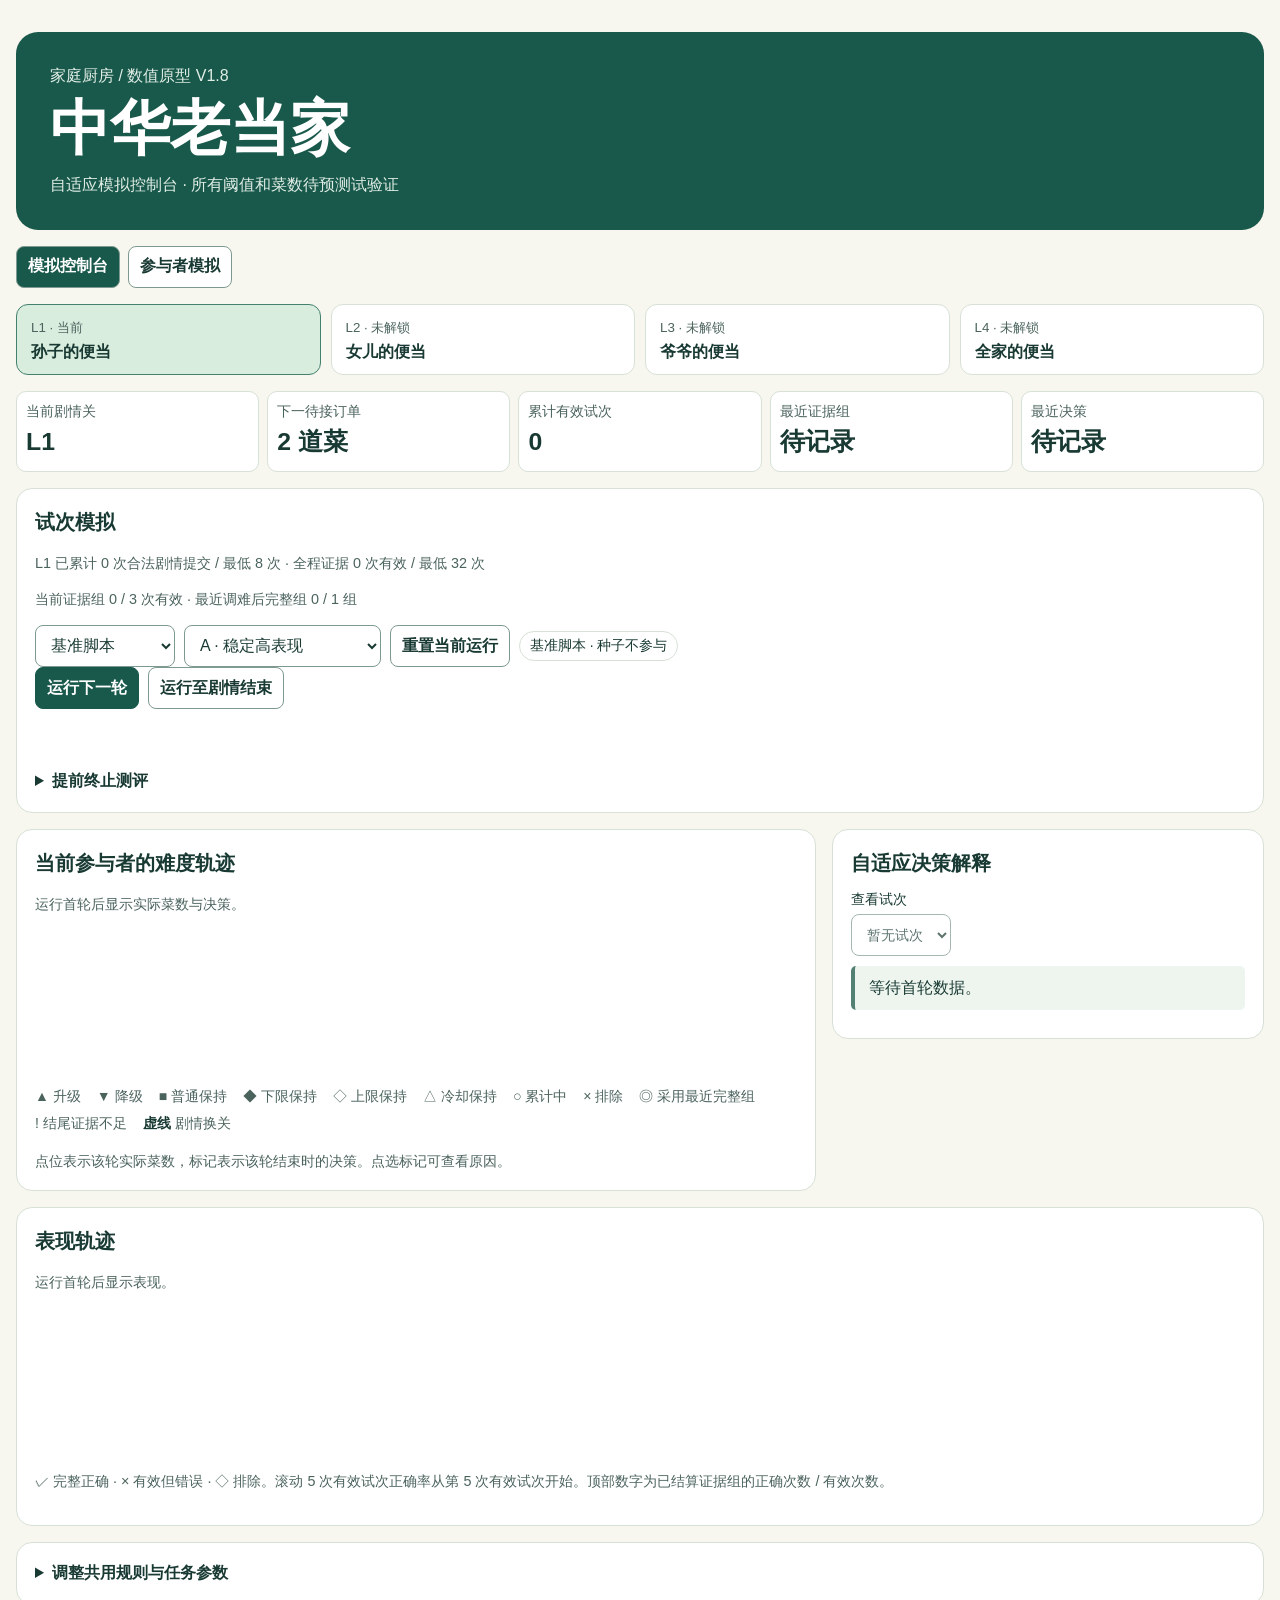
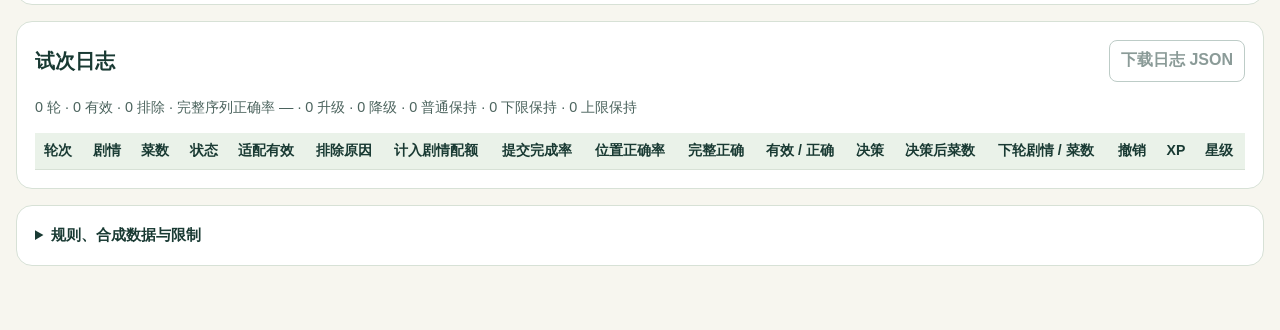
==== chinese-old-master-simulator-v18/index.html @ b727a85e "Separate V1.8 simulator and bento play links" ====
<!doctype html>
<html lang="zh-CN">
<head>
<meta charset="utf-8">
<meta name="viewport" content="width=device-width, initial-scale=1">
<title>中华老当家 自适应数值模拟器 V1.8</title>
<style>
:root{color-scheme:light;--ink:#193a33;--muted:#4b635d;--paper:#f7f6ef;--line:#d7e1d6;--green:#19594b;--rust:#a64e30}
*{box-sizing:border-box}body{margin:0;background:var(--paper);color:var(--ink);font:16px/1.55 "Microsoft YaHei","PingFang SC",sans-serif}
main{width:min(1250px,calc(100% - 32px));margin:auto;padding:32px 0 48px}
header{background:var(--green);border-radius:22px;padding:28px 34px;color:#fff;position:relative;overflow:hidden}
header p{margin:4px 0;color:#e1eee6}h1{font-family:SimSun,serif;font-size:clamp(2.25rem,6vw,3.75rem);line-height:1.12;margin:7px 0 10px}
h2{font-size:1.23rem;margin:0 0 10px}h3{margin:12px 0 6px}
.story{display:grid;grid-template-columns:repeat(4,1fr);gap:10px;margin:16px 0}
.chapter{border:1px solid var(--line);background:#fff;border-radius:12px;padding:10px 14px}.chapter strong{display:block}
.chapter[aria-current=step]{background:#d9eddf;border-color:#43806e}.chapter small{color:var(--muted)}
.layout{display:grid;grid-template-columns:minmax(0,1.6fr) minmax(330px,1fr);gap:16px;align-items:start}
.card{background:#fff;border:1px solid var(--line);border-radius:16px;padding:18px;margin-bottom:16px}
.toolbar,.flex{display:flex;align-items:center;gap:9px;flex-wrap:wrap}
button,select,input{font:inherit;color:inherit;border:1px solid #7e9a90;border-radius:8px;background:#fff;padding:7px 11px;min-height:42px}
button{cursor:pointer;font-weight:700}button:hover:not(:disabled){background:#e7f3e9}button.primary{background:var(--green);color:#fff;border-color:var(--green)}button.primary:hover:not(:disabled){background:#114336}
button:disabled{opacity:.5;cursor:default}button:focus-visible,select:focus-visible,input:focus-visible,summary:focus-visible{outline:3px solid #c67436;outline-offset:2px}
input[type=number]{width:100%;min-width:0}label{display:block;font-size:.9rem}label input,label select{display:block;margin-top:3px}
.fields{display:grid;grid-template-columns:repeat(2,minmax(0,1fr));gap:8px;margin:11px 0}
.levelfields{display:grid;grid-template-columns:repeat(3,minmax(0,1fr));gap:6px;align-items:center;margin:10px 0}
.state{display:grid;grid-template-columns:repeat(4,1fr);gap:8px;margin:16px 0}
.stat{background:#eef4ec;border-radius:10px;padding:9px;font-size:.82rem;color:var(--muted)}.stat b{display:block;font-size:1.32rem;color:var(--ink)}
.stage{border:1px solid #e3d2ba;background:#fcf4e7;border-radius:12px;padding:14px;margin-top:12px}
#stimulus{font-size:1.55rem;min-height:42px;color:#7b3a23;font-weight:700}.dish{margin:2px}
summary{cursor:pointer;font-weight:700}.muted{color:var(--muted);font-size:.9rem}.message{min-height:28px;color:#804222;font-weight:700}
.scroll{overflow:auto;max-height:410px}.log th{position:sticky;top:0;background:#eaf2e9}
table{border-collapse:collapse;width:100%;font-size:.88rem;white-space:nowrap}th,td{padding:7px 9px;border-bottom:1px solid var(--line);text-align:left}tbody tr:nth-child(even){background:#f6f9f5}
.loghead{display:flex;justify-content:space-between;align-items:center;gap:10px;flex-wrap:wrap}.loghead h2{margin:0}
details p{margin:.65em 0}.notes{font-size:.93rem}
@media(max-width:850px){.layout{grid-template-columns:1fr}.story{grid-template-columns:repeat(2,1fr)}}
@media(max-width:460px){header{padding:20px}.card{padding:13px}.state{grid-template-columns:repeat(2,1fr)}}
[hidden]{display:none!important}.tabs{display:flex;gap:8px;margin:16px 0}.tabs [aria-pressed=true]{background:var(--green);color:white}
.hero{display:grid;grid-template-columns:repeat(5,minmax(0,1fr));gap:8px;margin-bottom:16px}
.hero .stat{border:1px solid var(--line);background:white;font-size:.88rem;min-width:0}.hero .stat b{font-size:clamp(1rem,2.15vw,1.55rem)}
.analysis{display:grid;grid-template-columns:minmax(0,1.85fr) minmax(290px,1fr);gap:16px;align-items:start}
.chart{min-height:185px}.chart svg{display:block;width:100%;height:auto;max-height:360px}.chart text{font-family:inherit;fill:var(--muted);font-size:13px}
.legend{display:flex;flex-wrap:wrap;gap:6px 16px;color:var(--muted);font-size:.88rem;margin-top:8px}.legend b{color:var(--ink)}
.decision-box{border-left:4px solid #528173;background:#eef5ef;padding:10px 14px;border-radius:5px;margin:10px 0}.decision-box strong{font-size:1.15rem}
.decision-box dl{display:grid;grid-template-columns:auto 1fr;gap:6px 12px;margin:10px 0}.decision-box dt{color:var(--muted)}.decision-box dd{margin:0;overflow-wrap:anywhere}
.compact{margin-top:12px}.profile-grid{display:grid;grid-template-columns:repeat(2,minmax(0,1fr));gap:14px;margin-top:14px}.profile{border:1px solid var(--line);padding:14px;border-radius:12px}.profile h3{margin:0}
.profile .chart{min-height:0}.profile-settings{display:grid;grid-template-columns:repeat(4,minmax(0,1fr));gap:7px;margin:9px 0}.profile label{margin-bottom:5px}
.pill{display:inline-block;border:1px solid var(--line);border-radius:20px;padding:3px 10px;font-size:.86rem}.chart-help{margin-bottom:0}
@media(max-width:850px){.analysis,.profile-grid{grid-template-columns:1fr}.hero{grid-template-columns:repeat(3,1fr)}}
@media(max-width:460px){.hero{grid-template-columns:repeat(2,1fr)}}
</style>
</head>
<body>
<main>
<header><p>家庭厨房 / 数值原型 V1.8</p><h1>中华老当家</h1><p>自适应模拟控制台 · 所有阈值和菜数待预测试验证</p></header>
<section id="startupNotice" class="card" role="status" style="margin-top:16px">
<strong>模拟器尚未启动</strong>
<p>如果这条提示一直显示，请刷新页面，并确认浏览器允许此站点运行 JavaScript。</p>
</section>
<div id="interactiveApp" hidden>
<nav class="tabs" aria-label="模拟视图">
<button id="consoleTab" aria-pressed="true" aria-controls="consoleView">模拟控制台</button>
<button id="compareTab" aria-pressed="false" aria-controls="compareView">参与者模拟</button>
</nav>
<div id="consoleView">
<nav id="story" class="story" aria-label="剧情进度"></nav>
<div id="state" class="hero" aria-label="参与者表现概览"></div>
<section id="assessmentReport" class="card" aria-live="polite" hidden></section>
<section class="card">
<h2>试次模拟</h2>
<p id="quotaProgress" class="muted"></p>
<p id="evidenceProgress" class="muted"></p>
<div class="toolbar">
<select id="mode" aria-label="模拟模式"><option value="baseline">基准脚本</option><option value="probability">概率随机模拟</option><option value="manual">手动录入</option></select>
<select id="profile" aria-label="虚拟参与者"><option value="0">A · 稳定高表现</option><option value="1">B · 中等，高难度困难</option><option value="2">C · 低起点表现</option><option value="3">D · 波动表现</option></select>
<button id="reset">重置当前运行</button>
<button id="resume" class="primary" hidden>继续测验</button>
<span id="performanceLabel" class="pill" hidden></span>
</div>
<div id="probControls" class="toolbar" hidden><label>本次种子<input id="consoleSeed" type="number" min="0" max="4294967295" step="1" value="541"></label><button id="applySeed">应用种子并重跑</button><button id="editRates">编辑各菜数概率</button></div>
<div id="auto" class="toolbar"><button class="primary" id="single">运行下一轮</button><button id="all">运行至剧情结束</button></div>
<div id="manual" hidden>
<div class="fields">
<label>试次状态<select id="status"><option value="SUBMIT">独立提交</option><option value="HINT">有提示提交</option><option value="ABORT">中止</option><option value="TECH">设备或操作异常</option></select></label>
<label>撤销次数<input id="undos" type="number" min="0" step="1" value="0"></label>
<label>提交完成率 %<input id="items" type="number" min="0" max="100" step="any" placeholder="例如 100"></label>
<label>位置正确率 %<input id="hits" type="number" min="0" max="100" step="any" placeholder="例如 67"></label>
</div><p id="rateHelp" class="muted"></p><button id="record" class="primary">记录试次</button>
</div>
<p id="message" class="message" role="status"></p>
<details id="endControls"><summary>提前终止测评</summary><div class="toolbar">
<label>终止原因<select id="terminationReason"><option value="WITHDRAWAL">参与者退出</option><option value="TECHNICAL_ISSUE">设备故障</option><option value="OTHER">其他原因</option></select></label><button id="terminate">记录并结束</button>
</div></details>
</section>
<div class="analysis">
<section class="card"><h2>当前参与者的难度轨迹</h2>
<div id="trajectory" class="chart"></div>
<div class="legend"><span>▲ 升级</span><span>▼ 降级</span><span>■ 普通保持</span><span>◆ 下限保持</span><span>◇ 上限保持</span><span>△ 冷却保持</span><span>○ 累计中</span><span>× 排除</span><span>◎ 采用最近完整组</span><span>! 结尾证据不足</span><span><b>虚线</b> 剧情换关</span></div>
<p class="muted chart-help">点位表示该轮实际菜数，标记表示该轮结束时的决策。点选标记可查看原因。</p>
</section>
<section class="card"><h2>自适应决策解释</h2>
<label>查看试次<select id="decisionTrial" aria-label="查看试次"></select></label>
<div id="explanation" class="decision-box"></div>
</section>
</div>
<section class="card"><h2>表现轨迹</h2><div id="performanceChart" class="chart"></div><p class="muted">✓ 完整正确 · × 有效但错误 · ◇ 排除。滚动 5 次有效试次正确率从第 5 次有效试次开始。顶部数字为已结算证据组的正确次数 / 有效次数。</p></section>
<details class="card"><summary>调整共用规则与任务参数</summary><p class="muted">参数应用后，控制台从 L1 重新开始。所有数值均为暂定模拟假设。</p>
<form id="parameterForm"><div id="parameters" class="fields"></div><div id="levelFields" class="levelfields"></div>
<div class="toolbar"><button class="primary" type="submit">应用并重置</button><button id="restore" type="button">恢复默认值</button></div>
</form><p id="paramMessage" class="message" role="status"></p></details>
<section class="card">
<div class="loghead"><h2>试次日志</h2><button id="export">下载日志 JSON</button></div>
<p id="summary" class="muted"></p>
<div class="scroll" tabindex="0" aria-label="试次日志滚动区"><table class="log"><thead><tr>
<th>轮次</th><th>剧情</th><th>菜数</th><th>状态</th><th>适配有效</th><th>排除原因</th><th>计入剧情配额</th><th>提交完成率</th><th>位置正确率</th><th>完整正确</th><th>有效 / 正确</th><th>决策</th><th>决策后菜数</th><th>下轮剧情 / 菜数</th><th>撤销</th><th>XP</th><th>星级</th>
</tr></thead><tbody id="log"></tbody></table></div>
</section>
</div>
<section id="compareView" class="card" hidden>
<h2>当前模拟配置</h2>
<p class="muted">每张卡片单独选择基准脚本或概率模式。种子只对已启用概率模式的卡片生效。</p>
<div class="toolbar"><label>随机种子<input id="seed" type="number" min="0" max="4294967295" step="1" value="42"></label><button id="compareRun" class="primary">运行并对比四人</button><button id="compareReset">恢复画像默认值</button><button id="compareExport">下载四组 JSON</button></div>
<p id="compareStatus" class="message" role="status"></p>
<div id="profiles" class="profile-grid"></div>
<p class="muted">实际升降以本轮菜数与下一轮菜数比较，末轮不计。相邻两次实际调整方向相反即为反向，跨关也计入；两次调整的累计有效试次编号相差不超过 3 时为快速反向。冷却将在指定的完整组内实际阻止反向改变菜数。</p>
<section class="card">
<h2>重复验证配置</h2>
<div class="toolbar"><button id="repeatRun">复跑种子 541 两次</button><button id="pairedRun">对照种子 541 与 542</button><label>批测口径<select id="batchProtocol"><option value="story">完整剧情流程</option><option value="valid60">固定 60 次有效试次</option><option value="groups10">固定 10 个完整证据组</option></select></label><button id="batchRun">运行每组 100 个种子</button><button id="studyExport" disabled>下载验证 JSON</button></div>
<p class="muted">四组均重新使用概率模式，读取卡片中的菜数概率。验证独立运行，不使用上方卡片的运行结果或种子。D 的时间波动须在 D 卡片的概率模式中启用。批测使用种子 1–100，比较 3、4、5 次证据窗口和 3 次窗口加 1 组反向冷却。</p>
<p class="muted">完整剧情检验收尾能否形成判断。固定 60 次检验相同试次暴露下的行为。固定 10 组检验相同决策机会下的行为。后两种不设剧情，固定 10 组默认最低有效门槛为实验用 30 次，正常剧情默认 32 次。</p>
<div id="studyResults" aria-live="polite"></div>
</section>
</section>
<details class="card notes"><summary>规则、合成数据与限制</summary>
<p>剧情固定为 L1–L4。四关共用菜数范围，换关沿用本轮决策后的菜数。每关默认最低提交配额为 8 次合法剧情提交。L1–L3 达到最低配额后，如证据组未满，留在原关直到结算，章节提交数可超过 8 次。L4 达到最低配额即结束，未满组的证据保留在日志中。每份订单只有一位点单人，L4 由奶奶代表全家。</p>
<p>L1–L3 达到最低配额后，默认最多再尝试 12 轮（含排除轮）。若到上限时本组仍未满，保留证据记录，沿用菜数进入下一关。暂停规则继续生效。</p>
<p>独立且至少提交一道菜的合法试次计入自适应。提示后合法提交计入剧情配额，中止、异常及非法输入不计入。连续 3 轮未计入自适应证据时默认暂停，保留记录、剧情进度和当前证据组，可手动继续。若该轮已完成 L4，直接结束。</p>
<p>最终判断默认需要累计至少 32 次有效试次，以及最近一次实际调难后在同一菜数完成至少 1 个完整组。两个门槛均可调整。若未调难，从起始难度开始累计。收尾未满组保留在日志，不进入最终判断，也不追加试次。推荐采用最近完整组已经测试的菜数，规则提出的未验证下一难度作为后续试做建议单列。提示后提交只计剧情配额。暂停后可继续，提前结束时另记异常终止原因。</p>
<p>完整正确次数落在两阈值之间时普通保持。达到降级条件但已达全局下限时记录下限保持，达到升级条件但已达全局上限时记录上限保持。每组结算后清空该组证据。</p>
<p>提交完成率为已提交菜数 ÷ 目标菜数。位置正确率为正确位置数 ÷ 目标菜数。位置全对即完整正确；完整序列正确率为完整正确的有效试次数 ÷ 有效试次数。</p>
<p>基准画像均为合成脚本。中等画像在四道及以上出错；低起点画像约每五次正确一次；波动画像按六轮周期变化。也可为每个菜数单独设置完整正确的概率，固定种子可复现同一输入。两种模式均在第 5、12、19 次模拟中止、提示提交和异常。模拟与手动录入保留提交分数和状态。</p>
<p>D 的时间波动可在概率模式单独启用。系统在原菜数概率上叠加轮次偏移，模拟孤立低谷、持续低谷、恢复和交替高低表现。JSON 记录当轮使用的概率、随机抽样值和阶段。</p>
<p>模拟与手动记录均在浏览器中处理，未上传到站点。专用于虚拟测试。切换模式、应用参数或刷新前可下载日志。阈值、任务长度、时序和奖励均未验证，不用于诊断、能力分级或推断训练效果。</p>
</details>
</div>
</main>
<script src="./model.js" defer></script>
<script src="./research.js" defer></script>
<script src="./app.js" defer></script>
</body>
</html>
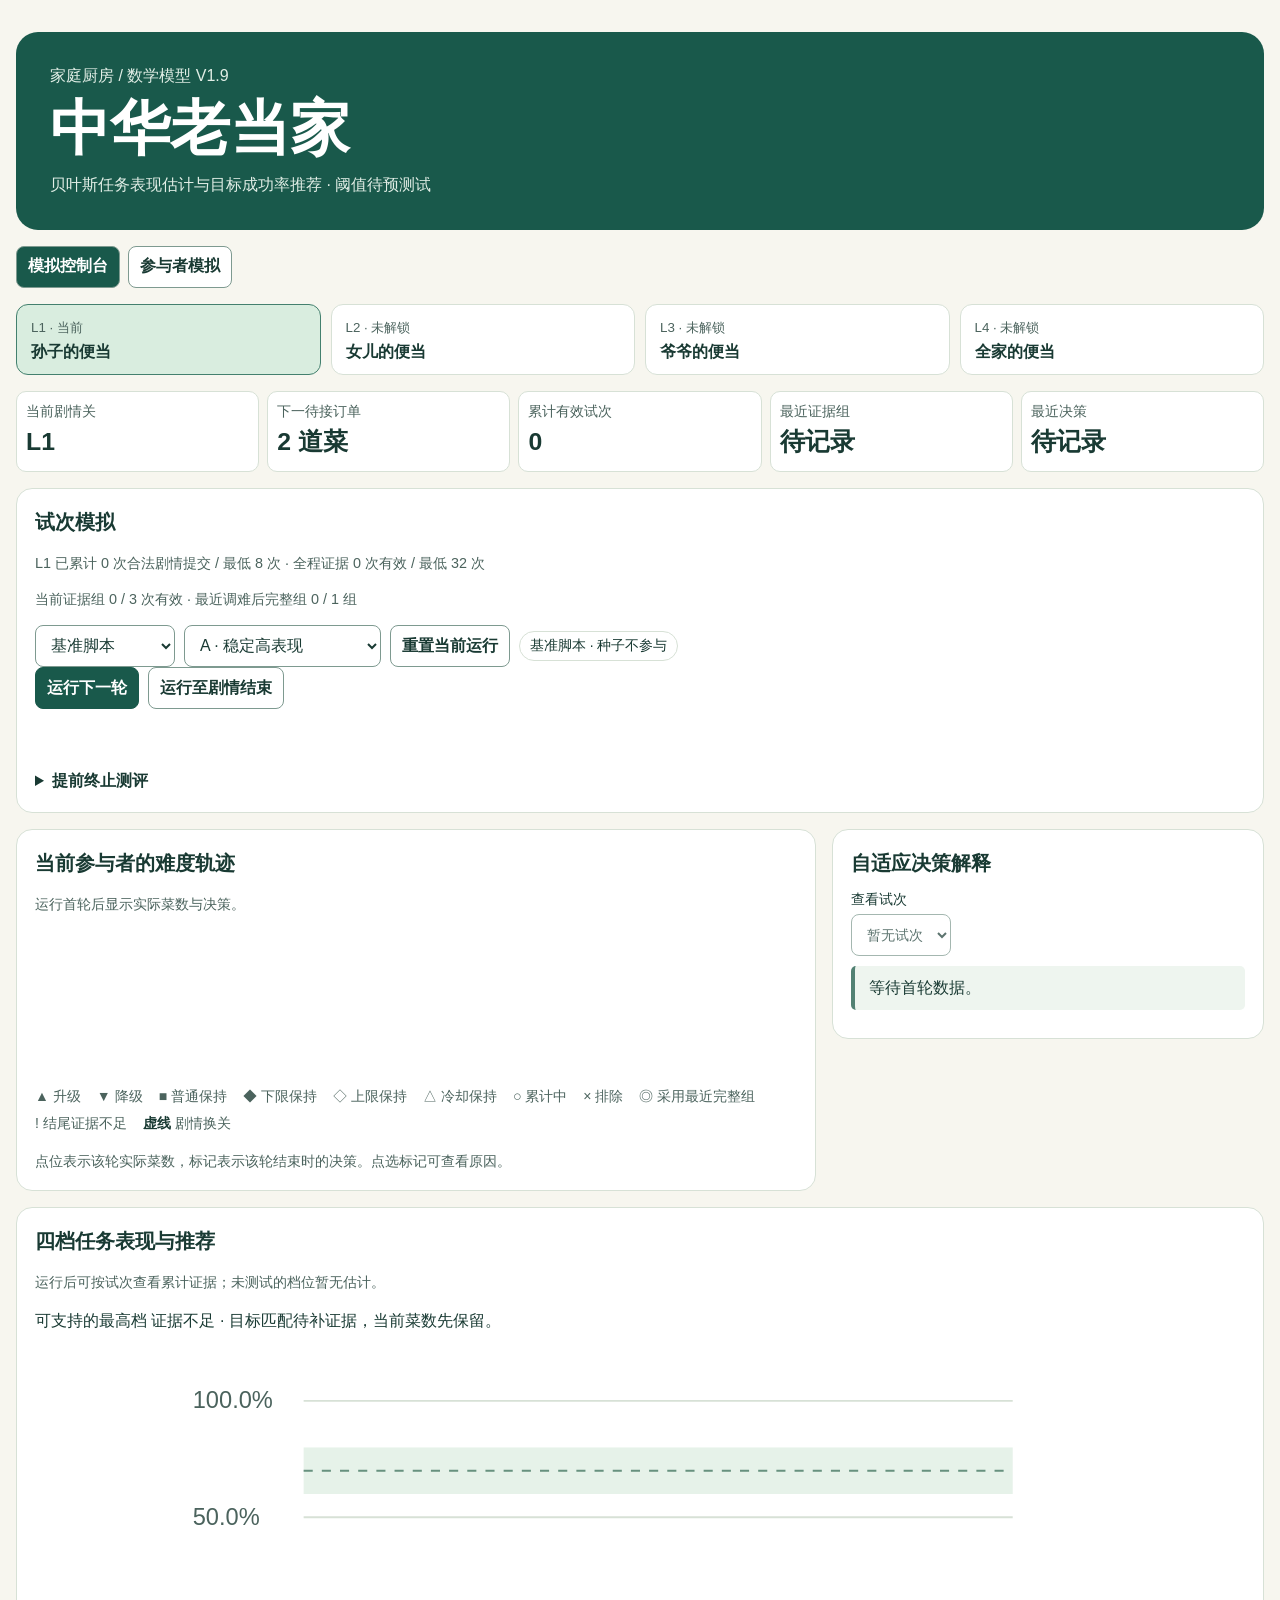
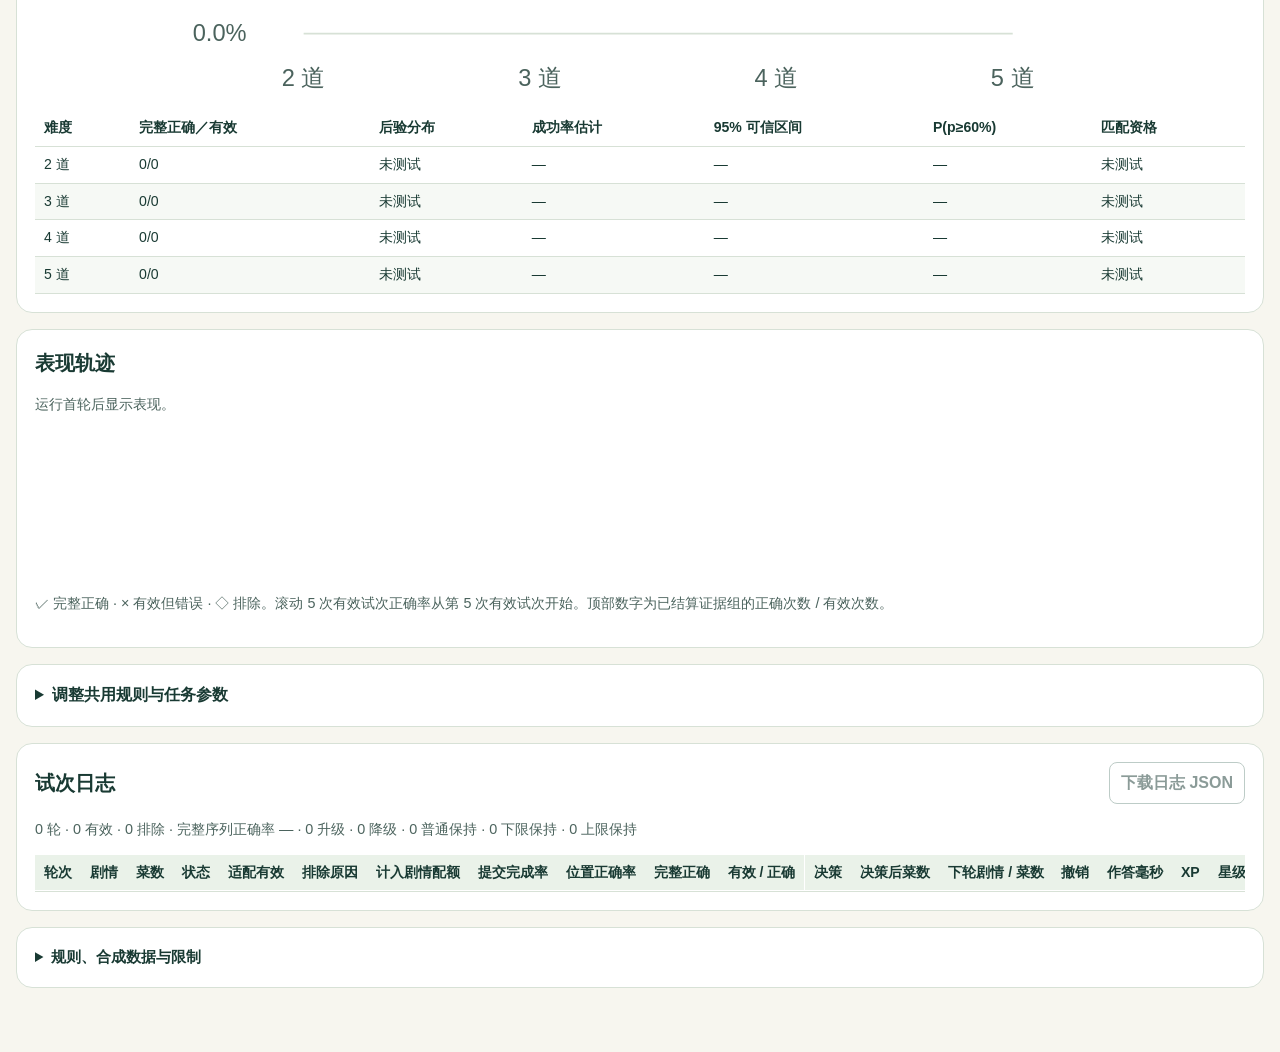
==== commit d77fbc8b: "Add Bayesian task estimates and success-target recommendations" ====
--- a/chinese-old-master-simulator-v18/index.html
+++ b/chinese-old-master-simulator-v18/index.html
@@ -3,7 +3,7 @@
 <head>
 <meta charset="utf-8">
 <meta name="viewport" content="width=device-width, initial-scale=1">
-<title>中华老当家 自适应数值模拟器 V1.8</title>
+<title>中华老当家 自适应数值模拟器 数学模型 V1.9</title>
 <style>
 :root{color-scheme:light;--ink:#193a33;--muted:#4b635d;--paper:#f7f6ef;--line:#d7e1d6;--green:#19594b;--rust:#a64e30}
 *{box-sizing:border-box}body{margin:0;background:var(--paper);color:var(--ink);font:16px/1.55 "Microsoft YaHei","PingFang SC",sans-serif}
@@ -51,7 +51,7 @@
 </head>
 <body>
 <main>
-<header><p>家庭厨房 / 数值原型 V1.8</p><h1>中华老当家</h1><p>自适应模拟控制台 · 所有阈值和菜数待预测试验证</p></header>
+<header><p>家庭厨房 / 数学模型 V1.9</p><h1>中华老当家</h1><p>贝叶斯任务表现估计与目标成功率推荐 · 阈值待预测试</p></header>
 <section id="startupNotice" class="card" role="status" style="margin-top:16px">
 <strong>模拟器尚未启动</strong>
 <p>如果这条提示一直显示，请刷新页面，并确认浏览器允许此站点运行 JavaScript。</p>
@@ -80,8 +80,9 @@
 <div id="auto" class="toolbar"><button class="primary" id="single">运行下一轮</button><button id="all">运行至剧情结束</button></div>
 <div id="manual" hidden>
 <div class="fields">
-<label>试次状态<select id="status"><option value="SUBMIT">独立提交</option><option value="HINT">有提示提交</option><option value="ABORT">中止</option><option value="TECH">设备或操作异常</option></select></label>
+<label>试次状态<select id="status"><option value="SUBMIT">独立提交</option><option value="TIMEOUT">独立作答完成但超时</option><option value="HINT">有提示提交</option><option value="ABORT">中止</option><option value="TECH">设备或操作异常</option></select></label>
 <label>撤销次数<input id="undos" type="number" min="0" step="1" value="0"></label>
+<label>作答毫秒（选填）<input id="responseMs" type="number" min="0" step="1"></label>
 <label>提交完成率 %<input id="items" type="number" min="0" max="100" step="any" placeholder="例如 100"></label>
 <label>位置正确率 %<input id="hits" type="number" min="0" max="100" step="any" placeholder="例如 67"></label>
 </div><p id="rateHelp" class="muted"></p><button id="record" class="primary">记录试次</button>
@@ -102,16 +103,18 @@
 <div id="explanation" class="decision-box"></div>
 </section>
 </div>
+<section class="card"><h2>四档任务表现与推荐</h2>
+<p class="muted" id="estimateCaption">按所选试次查看累计证据。误差线显示 95% 等尾可信区间。</p><div id="bayesProfile"></div></section>
 <section class="card"><h2>表现轨迹</h2><div id="performanceChart" class="chart"></div><p class="muted">✓ 完整正确 · × 有效但错误 · ◇ 排除。滚动 5 次有效试次正确率从第 5 次有效试次开始。顶部数字为已结算证据组的正确次数 / 有效次数。</p></section>
 <details class="card"><summary>调整共用规则与任务参数</summary><p class="muted">参数应用后，控制台从 L1 重新开始。所有数值均为暂定模拟假设。</p>
-<form id="parameterForm"><div id="parameters" class="fields"></div><div id="levelFields" class="levelfields"></div>
+<form id="parameterForm"><div id="parameters" class="fields"></div>
 <div class="toolbar"><button class="primary" type="submit">应用并重置</button><button id="restore" type="button">恢复默认值</button></div>
 </form><p id="paramMessage" class="message" role="status"></p></details>
 <section class="card">
 <div class="loghead"><h2>试次日志</h2><button id="export">下载日志 JSON</button></div>
 <p id="summary" class="muted"></p>
 <div class="scroll" tabindex="0" aria-label="试次日志滚动区"><table class="log"><thead><tr>
-<th>轮次</th><th>剧情</th><th>菜数</th><th>状态</th><th>适配有效</th><th>排除原因</th><th>计入剧情配额</th><th>提交完成率</th><th>位置正确率</th><th>完整正确</th><th>有效 / 正确</th><th>决策</th><th>决策后菜数</th><th>下轮剧情 / 菜数</th><th>撤销</th><th>XP</th><th>星级</th>
+<th>轮次</th><th>剧情</th><th>菜数</th><th>状态</th><th>适配有效</th><th>排除原因</th><th>计入剧情配额</th><th>提交完成率</th><th>位置正确率</th><th>完整正确</th><th>有效 / 正确</th><th>决策</th><th>决策后菜数</th><th>下轮剧情 / 菜数</th><th>撤销</th><th>作答毫秒</th><th>XP</th><th>星级</th>
 </tr></thead><tbody id="log"></tbody></table></div>
 </section>
 </div>
@@ -124,8 +127,10 @@
 <p class="muted">实际升降以本轮菜数与下一轮菜数比较，末轮不计。相邻两次实际调整方向相反即为反向，跨关也计入；两次调整的累计有效试次编号相差不超过 3 时为快速反向。冷却将在指定的完整组内实际阻止反向改变菜数。</p>
 <section class="card">
 <h2>重复验证配置</h2>
+<div class="toolbar"><button id="bayesCompare" class="primary">对照固定难度、原始规则与贝叶斯</button></div>
+<p class="muted">每个画像、每种方案使用种子 1–100，固定 60 次有效试次。相同画像、种子和尝试轮次共享随机抽样值，实际对错取决于该轮菜数。此对照采用固定的逐菜数概率。</p>
 <div class="toolbar"><button id="repeatRun">复跑种子 541 两次</button><button id="pairedRun">对照种子 541 与 542</button><label>批测口径<select id="batchProtocol"><option value="story">完整剧情流程</option><option value="valid60">固定 60 次有效试次</option><option value="groups10">固定 10 个完整证据组</option></select></label><button id="batchRun">运行每组 100 个种子</button><button id="studyExport" disabled>下载验证 JSON</button></div>
-<p class="muted">四组均重新使用概率模式，读取卡片中的菜数概率。验证独立运行，不使用上方卡片的运行结果或种子。D 的时间波动须在 D 卡片的概率模式中启用。批测使用种子 1–100，比较 3、4、5 次证据窗口和 3 次窗口加 1 组反向冷却。</p>
+<p class="muted">四组均重新使用概率模式，读取卡片中的菜数概率。历史批测继续比较原始计数规则的 3、4、5 次窗口及反向冷却；贝叶斯算法对照使用上方专用按钮。</p>
 <p class="muted">完整剧情检验收尾能否形成判断。固定 60 次检验相同试次暴露下的行为。固定 10 组检验相同决策机会下的行为。后两种不设剧情，固定 10 组默认最低有效门槛为实验用 30 次，正常剧情默认 32 次。</p>
 <div id="studyResults" aria-live="polite"></div>
 </section>
@@ -134,15 +139,16 @@
 <p>剧情固定为 L1–L4。四关共用菜数范围，换关沿用本轮决策后的菜数。每关默认最低提交配额为 8 次合法剧情提交。L1–L3 达到最低配额后，如证据组未满，留在原关直到结算，章节提交数可超过 8 次。L4 达到最低配额即结束，未满组的证据保留在日志中。每份订单只有一位点单人，L4 由奶奶代表全家。</p>
 <p>L1–L3 达到最低配额后，默认最多再尝试 12 轮（含排除轮）。若到上限时本组仍未满，保留证据记录，沿用菜数进入下一关。暂停规则继续生效。</p>
 <p>独立且至少提交一道菜的合法试次计入自适应。提示后合法提交计入剧情配额，中止、异常及非法输入不计入。连续 3 轮未计入自适应证据时默认暂停，保留记录、剧情进度和当前证据组，可手动继续。若该轮已完成 L4，直接结束。</p>
-<p>最终判断默认需要累计至少 32 次有效试次，以及最近一次实际调难后在同一菜数完成至少 1 个完整组。两个门槛均可调整。若未调难，从起始难度开始累计。收尾未满组保留在日志，不进入最终判断，也不追加试次。推荐采用最近完整组已经测试的菜数，规则提出的未验证下一难度作为后续试做建议单列。提示后提交只计剧情配额。暂停后可继续，提前结束时另记异常终止原因。</p>
-<p>完整正确次数落在两阈值之间时普通保持。达到降级条件但已达全局下限时记录下限保持，达到升级条件但已达全局上限时记录上限保持。每组结算后清空该组证据。</p>
-<p>提交完成率为已提交菜数 ÷ 目标菜数。位置正确率为正确位置数 ÷ 目标菜数。位置全对即完整正确；完整序列正确率为完整正确的有效试次数 ÷ 有效试次数。</p>
+<p>最终报告默认要求累计 32 次有效试次、最近调难后在同一菜数完成 1 个完整组。收尾未满组保留在累计曲线和日志中，正式推荐时排除。至少有 3 次有效试次的档位才参加 70% 目标匹配，等距时取较低档。</p>
+<p>在线以同一菜数的 3 次非重叠有效试次结算。P(p≥70%) 达 75% 升一级，P(p≤60%) 达 75% 降一级，否则保持。2–5 道菜限幅，冷却关闭。独立完成但超时的提交按有效错误处理，位置命中和作答时间仍保留。</p>
+<p>位置正确率为正确位置数 ÷ 目标菜数。按时全部原位提交才是完整正确。四档以 Beta(1,1) 独立更新，未测试档位无估计。可支持最高档要求该档及所有较低档都达到有效数门槛，且 P(p≥60%) 至少为 75%。</p>
 <p>基准画像均为合成脚本。中等画像在四道及以上出错；低起点画像约每五次正确一次；波动画像按六轮周期变化。也可为每个菜数单独设置完整正确的概率，固定种子可复现同一输入。两种模式均在第 5、12、19 次模拟中止、提示提交和异常。模拟与手动录入保留提交分数和状态。</p>
 <p>D 的时间波动可在概率模式单独启用。系统在原菜数概率上叠加轮次偏移，模拟孤立低谷、持续低谷、恢复和交替高低表现。JSON 记录当轮使用的概率、随机抽样值和阶段。</p>
 <p>模拟与手动记录均在浏览器中处理，未上传到站点。专用于虚拟测试。切换模式、应用参数或刷新前可下载日志。阈值、任务长度、时序和奖励均未验证，不用于诊断、能力分级或推断训练效果。</p>
 </details>
 </div>
 </main>
+<script src="./bayes.js" defer></script>
 <script src="./model.js" defer></script>
 <script src="./research.js" defer></script>
 <script src="./app.js" defer></script>
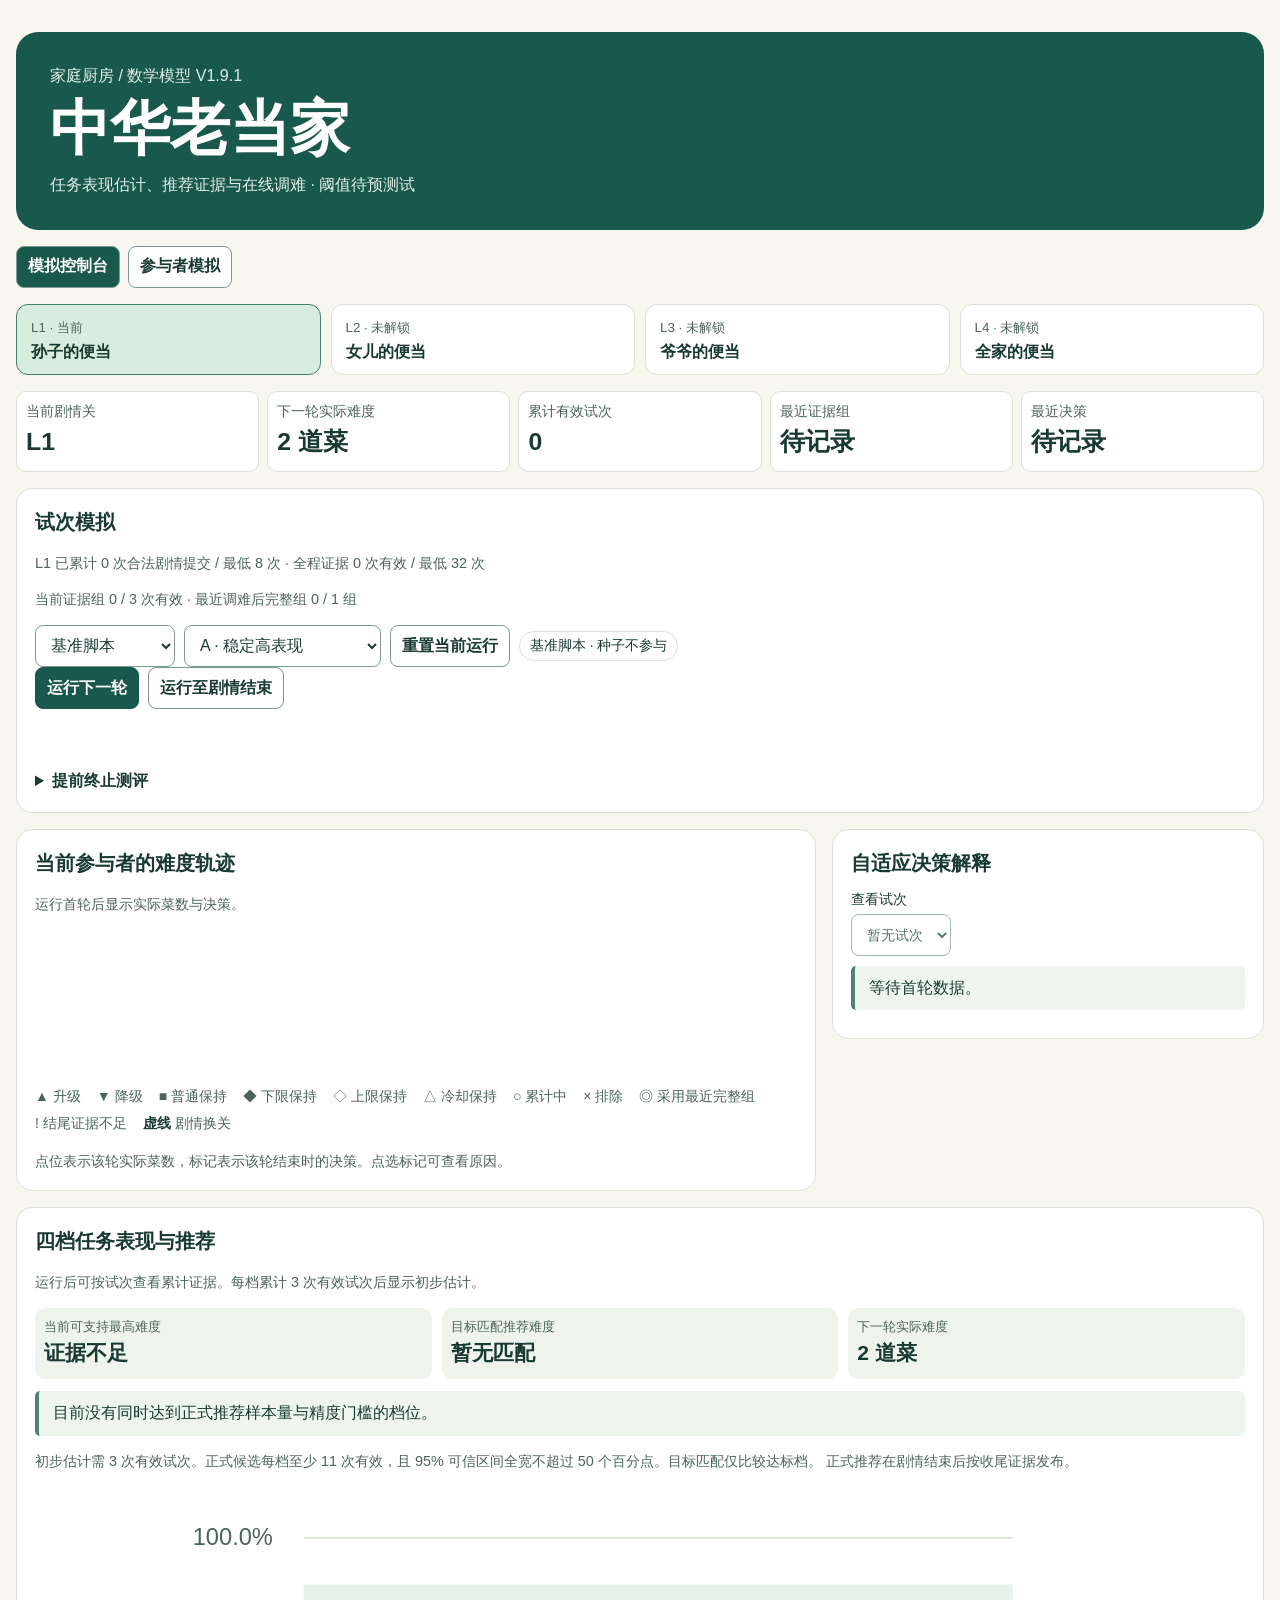
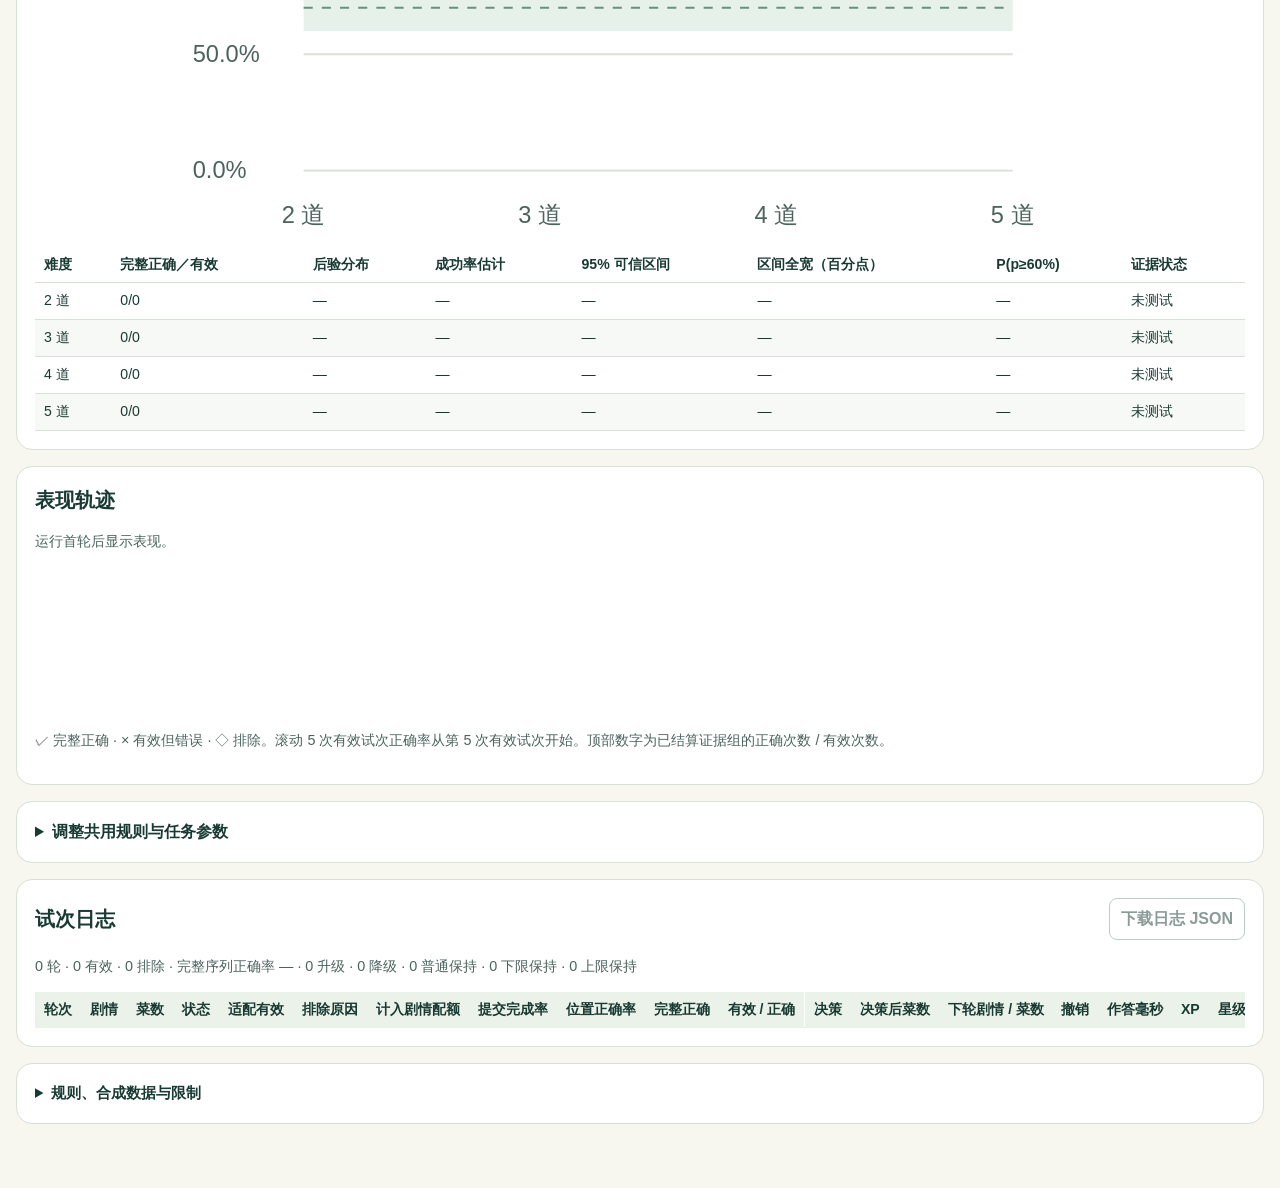
==== commit 758d718f: "Gate formal difficulty recommendations on comparable evidence" ====
--- a/chinese-old-master-simulator-v18/index.html
+++ b/chinese-old-master-simulator-v18/index.html
@@ -3,7 +3,7 @@
 <head>
 <meta charset="utf-8">
 <meta name="viewport" content="width=device-width, initial-scale=1">
-<title>中华老当家 自适应数值模拟器 数学模型 V1.9</title>
+<title>中华老当家 自适应数值模拟器 数学模型 V1.9.1</title>
 <style>
 :root{color-scheme:light;--ink:#193a33;--muted:#4b635d;--paper:#f7f6ef;--line:#d7e1d6;--green:#19594b;--rust:#a64e30}
 *{box-sizing:border-box}body{margin:0;background:var(--paper);color:var(--ink);font:16px/1.55 "Microsoft YaHei","PingFang SC",sans-serif}
@@ -25,6 +25,7 @@
 .levelfields{display:grid;grid-template-columns:repeat(3,minmax(0,1fr));gap:6px;align-items:center;margin:10px 0}
 .state{display:grid;grid-template-columns:repeat(4,1fr);gap:8px;margin:16px 0}
 .stat{background:#eef4ec;border-radius:10px;padding:9px;font-size:.82rem;color:var(--muted)}.stat b{display:block;font-size:1.32rem;color:var(--ink)}
+.recommendation-stats{display:grid;grid-template-columns:repeat(auto-fit,minmax(min(100%,12rem),1fr));gap:10px;margin:12px 0}
 .stage{border:1px solid #e3d2ba;background:#fcf4e7;border-radius:12px;padding:14px;margin-top:12px}
 #stimulus{font-size:1.55rem;min-height:42px;color:#7b3a23;font-weight:700}.dish{margin:2px}
 summary{cursor:pointer;font-weight:700}.muted{color:var(--muted);font-size:.9rem}.message{min-height:28px;color:#804222;font-weight:700}
@@ -51,7 +52,7 @@
 </head>
 <body>
 <main>
-<header><p>家庭厨房 / 数学模型 V1.9</p><h1>中华老当家</h1><p>贝叶斯任务表现估计与目标成功率推荐 · 阈值待预测试</p></header>
+<header><p>家庭厨房 / 数学模型 V1.9.1</p><h1>中华老当家</h1><p>任务表现估计、推荐证据与在线调难 · 阈值待预测试</p></header>
 <section id="startupNotice" class="card" role="status" style="margin-top:16px">
 <strong>模拟器尚未启动</strong>
 <p>如果这条提示一直显示，请刷新页面，并确认浏览器允许此站点运行 JavaScript。</p>
@@ -127,6 +128,7 @@
 <p class="muted">实际升降以本轮菜数与下一轮菜数比较，末轮不计。相邻两次实际调整方向相反即为反向，跨关也计入；两次调整的累计有效试次编号相差不超过 3 时为快速反向。冷却将在指定的完整组内实际阻止反向改变菜数。</p>
 <section class="card">
 <h2>重复验证配置</h2>
+<div class="toolbar"><label>推荐验证口径<select id="recommendationProtocol"><option value="story">完整剧情流程</option><option value="valid60">固定 60 次有效试次</option></select></label><button id="validateRecommendation" class="primary">验证推荐证据门槛</button></div>
 <div class="toolbar"><button id="bayesCompare" class="primary">对照固定难度、原始规则与贝叶斯</button></div>
 <p class="muted">每个画像、每种方案使用种子 1–100，固定 60 次有效试次。相同画像、种子和尝试轮次共享随机抽样值，实际对错取决于该轮菜数。此对照采用固定的逐菜数概率。</p>
 <div class="toolbar"><button id="repeatRun">复跑种子 541 两次</button><button id="pairedRun">对照种子 541 与 542</button><label>批测口径<select id="batchProtocol"><option value="story">完整剧情流程</option><option value="valid60">固定 60 次有效试次</option><option value="groups10">固定 10 个完整证据组</option></select></label><button id="batchRun">运行每组 100 个种子</button><button id="studyExport" disabled>下载验证 JSON</button></div>
@@ -139,9 +141,10 @@
 <p>剧情固定为 L1–L4。四关共用菜数范围，换关沿用本轮决策后的菜数。每关默认最低提交配额为 8 次合法剧情提交。L1–L3 达到最低配额后，如证据组未满，留在原关直到结算，章节提交数可超过 8 次。L4 达到最低配额即结束，未满组的证据保留在日志中。每份订单只有一位点单人，L4 由奶奶代表全家。</p>
 <p>L1–L3 达到最低配额后，默认最多再尝试 12 轮（含排除轮）。若到上限时本组仍未满，保留证据记录，沿用菜数进入下一关。暂停规则继续生效。</p>
 <p>独立且至少提交一道菜的合法试次计入自适应。提示后合法提交计入剧情配额，中止、异常及非法输入不计入。连续 3 轮未计入自适应证据时默认暂停，保留记录、剧情进度和当前证据组，可手动继续。若该轮已完成 L4，直接结束。</p>
-<p>最终报告默认要求累计 32 次有效试次、最近调难后在同一菜数完成 1 个完整组。收尾未满组保留在累计曲线和日志中，正式推荐时排除。至少有 3 次有效试次的档位才参加 70% 目标匹配，等距时取较低档。</p>
+<p>最终报告默认要求累计 32 次有效试次、最近调难后在同一菜数完成 1 个完整组。收尾未满组留在累计曲线和日志中，正式推荐时排除。每档从 3 次有效试次起显示初步估计。正式候选至少有 11 次有效试次，且 95% 可信区间全宽不超过 50 个百分点。候选估计落在 60%–80% 内才可发布，取最接近 70% 的档位，等距取较低档。</p>
+<p>如果达标的 5 道菜档有至少 97.5% 的后验概率高于 80%，提示最高难度仍偏容易；达标的 2 道菜档有至少 97.5% 的后验概率低于 60%，提示最低难度仍偏困难。触发边界或证据冲突时暂缓正式推荐。</p>
 <p>在线以同一菜数的 3 次非重叠有效试次结算。P(p≥70%) 达 75% 升一级，P(p≤60%) 达 75% 降一级，否则保持。2–5 道菜限幅，冷却关闭。独立完成但超时的提交按有效错误处理，位置命中和作答时间仍保留。</p>
-<p>位置正确率为正确位置数 ÷ 目标菜数。按时全部原位提交才是完整正确。四档以 Beta(1,1) 独立更新，未测试档位无估计。可支持最高档要求该档及所有较低档都达到有效数门槛，且 P(p≥60%) 至少为 75%。</p>
+<p>位置正确率为正确位置数 ÷ 目标菜数。按时全部原位提交才是完整正确。四档以 Beta(1,1) 独立更新。当前可支持最高档要求该档及所有较低档分别达到 3 次有效，且 P(p≥60%) 至少为 75%。</p>
 <p>基准画像均为合成脚本。中等画像在四道及以上出错；低起点画像约每五次正确一次；波动画像按六轮周期变化。也可为每个菜数单独设置完整正确的概率，固定种子可复现同一输入。两种模式均在第 5、12、19 次模拟中止、提示提交和异常。模拟与手动录入保留提交分数和状态。</p>
 <p>D 的时间波动可在概率模式单独启用。系统在原菜数概率上叠加轮次偏移，模拟孤立低谷、持续低谷、恢复和交替高低表现。JSON 记录当轮使用的概率、随机抽样值和阶段。</p>
 <p>模拟与手动记录均在浏览器中处理，未上传到站点。专用于虚拟测试。切换模式、应用参数或刷新前可下载日志。阈值、任务长度、时序和奖励均未验证，不用于诊断、能力分级或推断训练效果。</p>
